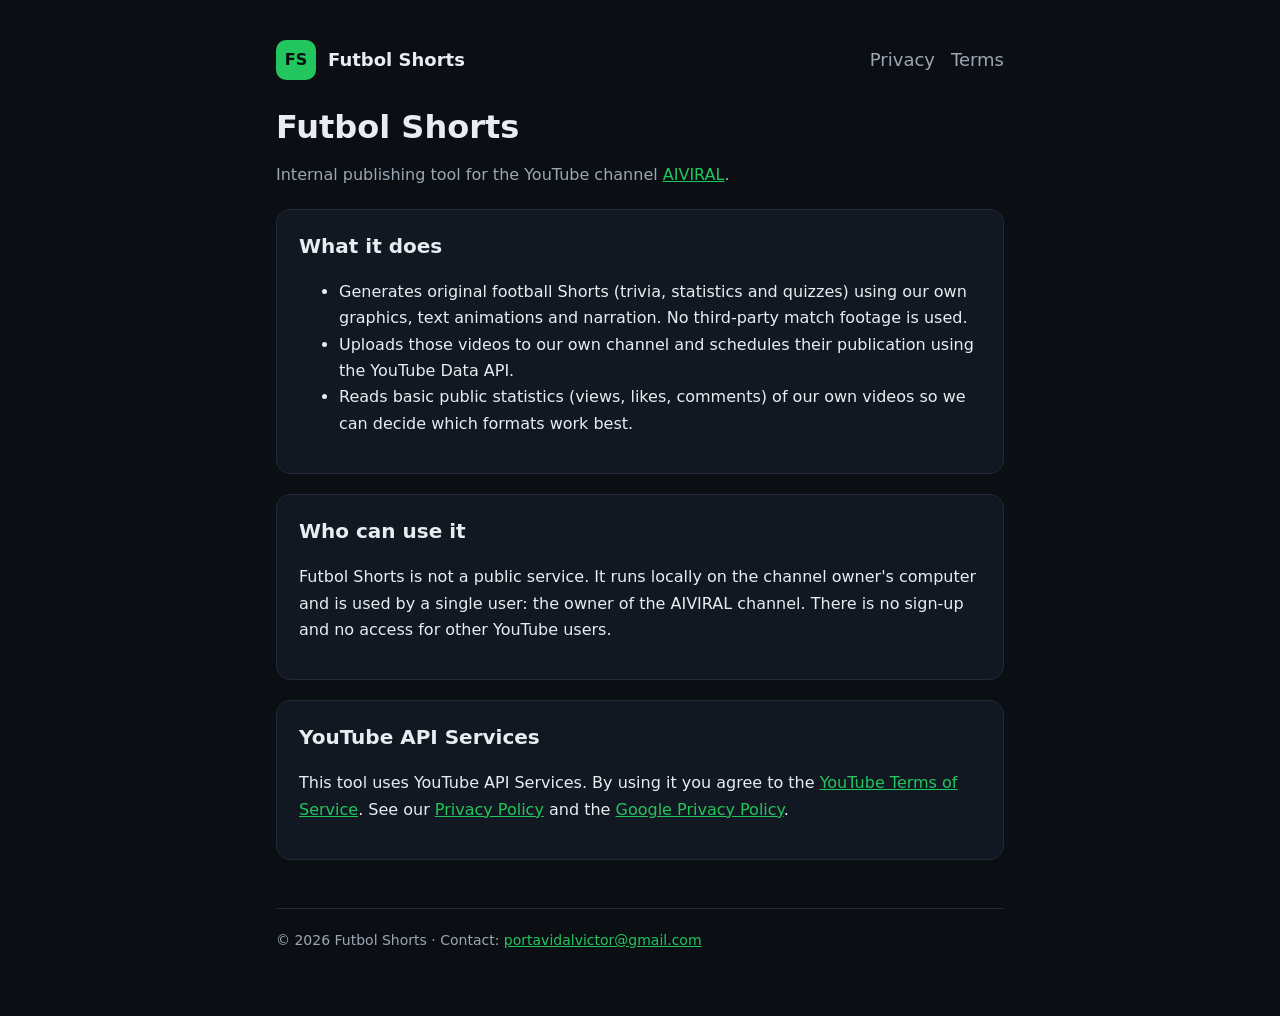
==== index.html @ 69dea967 "Web pública de Futbol Shorts (app, privacidad, términos) Co-Authored-By: Claude Opus 5.5 <noreply@an" ====
<!doctype html>
<html lang="en">
<head>
<meta charset="utf-8">
<meta name="viewport" content="width=device-width,initial-scale=1">
<title>Futbol Shorts</title>
<meta name="description" content="Futbol Shorts: internal tool that uploads original football Shorts to the AIVIRAL YouTube channel.">
<link rel="stylesheet" href="style.css">
</head>
<body>
<div class="wrap">
  <header>
    <div class="logo">FS</div><a href="/">Futbol Shorts</a>
    <nav><a href="privacy.html">Privacy</a><a href="terms.html">Terms</a></nav>
  </header>

  <h1>Futbol Shorts</h1>
  <p class="muted">Internal publishing tool for the YouTube channel
    <a href="https://www.youtube.com/channel/UCr5DU5RxwgQmh3N1REvmIcw">AIVIRAL</a>.</p>

  <div class="card">
    <h2 style="margin-top:0">What it does</h2>
    <ul>
      <li>Generates original football Shorts (trivia, statistics and quizzes) using our own graphics, text animations and narration. No third-party match footage is used.</li>
      <li>Uploads those videos to our own channel and schedules their publication using the YouTube Data API.</li>
      <li>Reads basic public statistics (views, likes, comments) of our own videos so we can decide which formats work best.</li>
    </ul>
  </div>

  <div class="card">
    <h2 style="margin-top:0">Who can use it</h2>
    <p>Futbol Shorts is not a public service. It runs locally on the channel owner's computer and is used by a single user: the owner of the AIVIRAL channel. There is no sign-up and no access for other YouTube users.</p>
  </div>

  <div class="card">
    <h2 style="margin-top:0">YouTube API Services</h2>
    <p>This tool uses YouTube API Services. By using it you agree to the
      <a href="https://www.youtube.com/t/terms">YouTube Terms of Service</a>. See our
      <a href="privacy.html">Privacy Policy</a> and the
      <a href="https://policies.google.com/privacy">Google Privacy Policy</a>.</p>
  </div>

  <footer>© 2026 Futbol Shorts · Contact: <a href="mailto:portavidalvictor@gmail.com">portavidalvictor@gmail.com</a></footer>
</div>
</body>
</html>
---- style.css ----
:root{--bg:#0b0f14;--card:#121821;--text:#e8edf2;--muted:#9aa7b4;--accent:#22c55e;--line:#1f2a36}
*{box-sizing:border-box}
body{margin:0;background:var(--bg);color:var(--text);font:16px/1.65 system-ui,-apple-system,Segoe UI,Roboto,sans-serif}
.wrap{max-width:760px;margin:0 auto;padding:40px 16px 64px}
header{display:flex;align-items:center;gap:12px;margin-bottom:28px}
.logo{width:40px;height:40px;border-radius:10px;background:var(--accent);display:grid;place-items:center;color:#0b0f14;font-weight:800}
header a{color:var(--text);text-decoration:none;font-weight:700;font-size:18px}
nav{margin-left:auto;display:flex;gap:16px;font-size:14px}
nav a{color:var(--muted);font-weight:500}
h1{font-size:32px;line-height:1.2;margin:0 0 12px}
h2{font-size:20px;margin:32px 0 8px}
p,li{color:var(--text)}
.muted{color:var(--muted)}
a{color:var(--accent)}
.card{background:var(--card);border:1px solid var(--line);border-radius:14px;padding:20px 22px;margin:20px 0}
footer{margin-top:48px;padding-top:20px;border-top:1px solid var(--line);font-size:14px;color:var(--muted)}
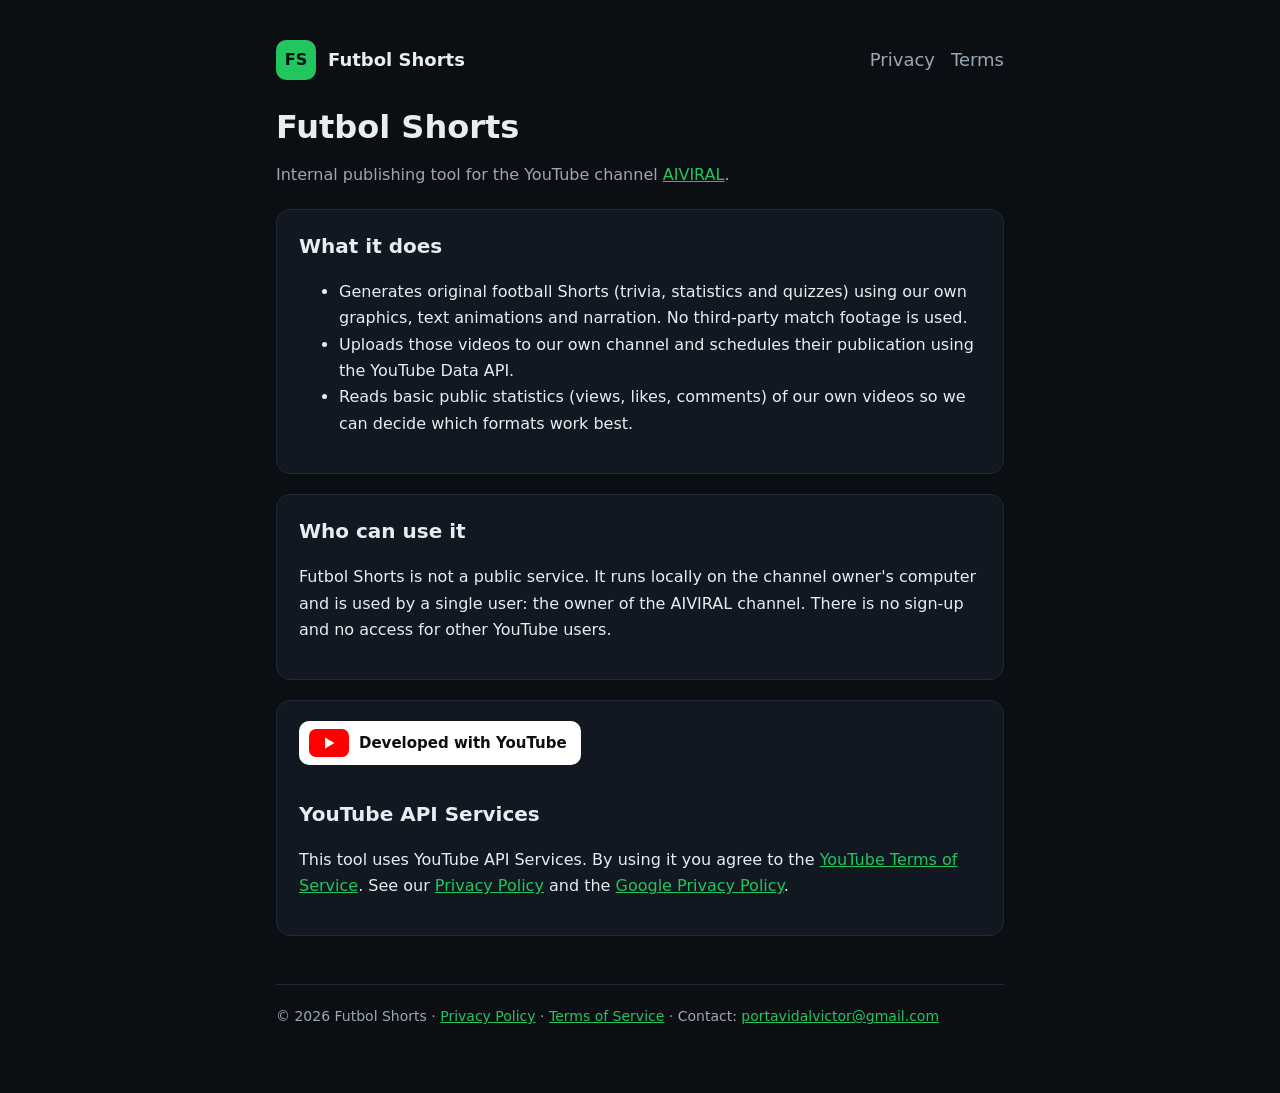
==== commit 4615c8bc: "Añade distintivo de YouTube y enlaces legales en el pie Co-Authored-By: Claude Opus 5.5 <noreply@ant" ====
--- a/index.html
+++ b/index.html
@@ -33,14 +33,18 @@
   </div>
 
   <div class="card">
-    <h2 style="margin-top:0">YouTube API Services</h2>
+    <a class="yt-badge" href="https://www.youtube.com" aria-label="YouTube">
+      <svg width="40" height="28" viewBox="0 0 40 28" aria-hidden="true"><rect width="40" height="28" rx="7" fill="#FF0000"/><path d="M16 8.5v11l9.5-5.5z" fill="#fff"/></svg>
+      <span>Developed with YouTube</span>
+    </a>
+    <h2>YouTube API Services</h2>
     <p>This tool uses YouTube API Services. By using it you agree to the
       <a href="https://www.youtube.com/t/terms">YouTube Terms of Service</a>. See our
       <a href="privacy.html">Privacy Policy</a> and the
       <a href="https://policies.google.com/privacy">Google Privacy Policy</a>.</p>
   </div>
 
-  <footer>© 2026 Futbol Shorts · Contact: <a href="mailto:portavidalvictor@gmail.com">portavidalvictor@gmail.com</a></footer>
+  <footer>© 2026 Futbol Shorts · <a href="privacy.html">Privacy Policy</a> · <a href="terms.html">Terms of Service</a> · Contact: <a href="mailto:portavidalvictor@gmail.com">portavidalvictor@gmail.com</a></footer>
 </div>
 </body>
 </html>
--- a/style.css
+++ b/style.css
@@ -13,4 +13,5 @@
 .muted{color:var(--muted)}
 a{color:var(--accent)}
 .card{background:var(--card);border:1px solid var(--line);border-radius:14px;padding:20px 22px;margin:20px 0}
+.yt-badge{display:inline-flex;align-items:center;gap:10px;padding:8px 14px 8px 10px;border-radius:10px;background:#fff;color:#0f0f0f;text-decoration:none;font-weight:600;font-size:15px}
 footer{margin-top:48px;padding-top:20px;border-top:1px solid var(--line);font-size:14px;color:var(--muted)}
